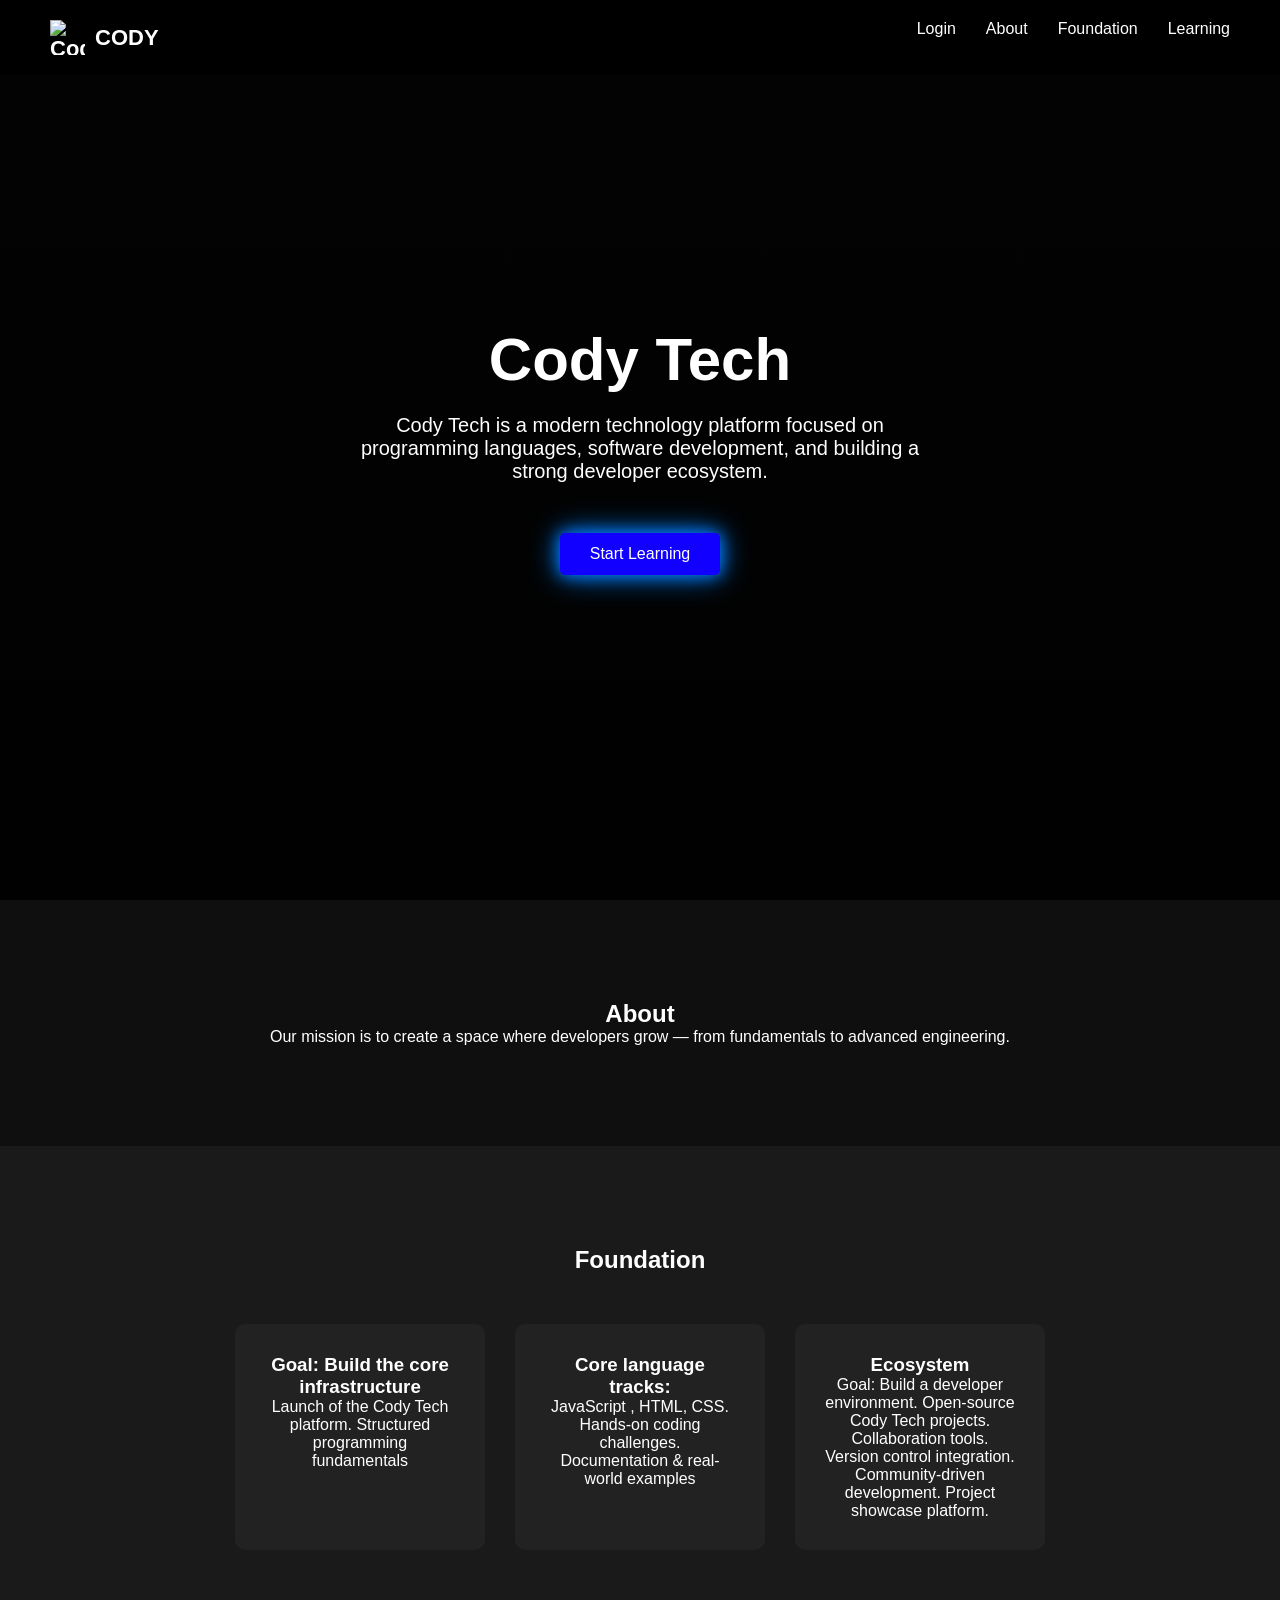
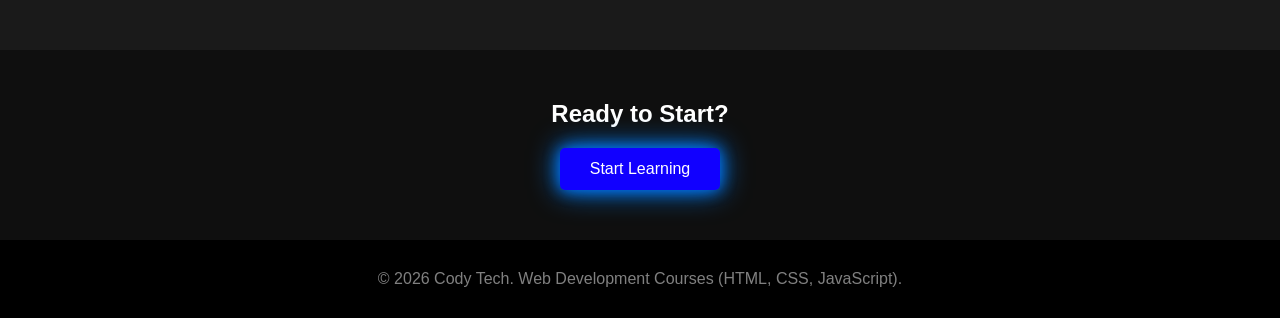
==== index.html @ cf852ef5 "Add files via upload" ====
<!DOCTYPE html>
<html lang="en">
<head>
    <meta charset="UTF-8">
    <title>Cody tech</title>
    <meta name="viewport" content="width=device-width, initial-scale=1.0">
    <link rel="stylesheet" href="style.css">
</head>
<body>

<nav class="navbar">
    <div class="logo">
    <img src="C:\Users\Студент\Downloads\imagezzzzs-removebg-preview.png" alt="Cody tech" class="logo-img">
    CODY
</div>
    <ul>
        <li><a href="login.html">Login</a></li>
        <li><a href="#about">About</a></li>
        <li><a href="#features">Foundation</a></li>
        <li><a href="#learning">Learning</a></li>
    </ul>
</nav>

<section class="hero">
    <h1>Cody Tech</h1>
    <p>Cody Tech is a modern technology platform focused on programming languages, software development, and building a strong developer ecosystem.</p>
    <div class="buttons">
       <button type="button" class="btn neon" onclick="window.location.href='download.html'">
    Start Learning
</button>
        
    </div>
</section>
</section>

<section id="about" class="section">
    <h2>About</h2>
    <p>
        Our mission is to create a space where developers grow — from fundamentals to advanced engineering.
    </p>
</section>

<section id="features" class="section dark">
    <h2>Foundation</h2>
    <div class="grid">
        <div class="card">
            <h3>Goal: Build the core infrastructure</h3>
            <p>Launch of the Cody Tech platform. Structured programming fundamentals</p>
        </div>
        <div class="card">
            <h3>Core language tracks:</h3>
            <p>JavaScript , HTML, CSS. Hands-on coding challenges. Documentation & real-world examples</p>
        </div>
        <div class="card">
            <h3>Ecosystem</h3>
            <p>Goal: Build a developer environment. Open-source Cody Tech projects. Collaboration tools. Version control integration. Community-driven development. Project showcase platform.</p>
        </div>
    </div>
</section>

<section id="download" class="section1">
        <h2>Ready to Start?</h2>
       <button type="button" class="btn neon" onclick="window.location.href='download.html'">
    Start Learning
</section>
<footer>
    © 2026 Cody Tech. Web Development Courses (HTML, CSS, JavaScript).
</footer>

<script src="script.js"></script>
</body>
</html>
---- style.css ----
* {
    margin: 0;
    padding: 0;
    box-sizing: border-box;
    font-family: Arial, sans-serif;
    scroll-behavior: smooth;
}

body {
    background: #0f0f0f;
    color: white;
}

.logo {
    display: flex;
    align-items: center;
    gap: 10px;
    font-size: 22px;
    font-weight: bold;
}

.logo-img {
    width: 35px;
    height: 35px;
    object-fit: contain;
}


/* BUTTONS */
.btn {
    padding: 15px 35px;
    border: none;
    cursor: pointer;
    margin-top: 25px;
    border-radius: 30px;
    font-size: 16px;
    position: relative;
    z-index: 5;
    transition: transform 0.2s, box-shadow 0.2s;
}
.btn:active {
    transform: scale(0.95);
}
.neon {
    background: #1100ff;
    color: white;
    box-shadow: 0 0 15px #0077ff, 0 0 30px #0084ff;
}
.neon:hover {
    transform: scale(1.1);
    box-shadow: 0 0 30px #0011ff, 0 0 60px #0011ff;
}
.large {
    font-size: 18px;
}


/* NAVBAR */

.navbar {
    position: fixed;
    width: 100%;
    display: flex;
    justify-content: space-between;
    padding: 20px 50px;
    background: rgba(0,0,0,0.8);
    backdrop-filter: blur(10px);
    z-index: 1000;
}

.navbar ul {
    list-style: none;
    display: flex;
    gap: 30px;
}

.navbar a {
    text-decoration: none;
    color: white;
    transition: 0.3s;
}

.navbar a:hover {
    color: crimson;
}

.logo {
    font-weight: bold;
    font-size: 22px;
}

/* HERO */

.hero {
    height: 100vh;
    display: flex;
    flex-direction: column;
    justify-content: center;
    align-items: center;
    text-align: center;

    background: linear-gradient(to bottom, #000000cc, #000000ee),
                url("https://algorithmman.com/wp-content/uploads/2024/04/programming-languages.png") center/cover no-repeat;
}

.hero h1 {
    font-size: 60px;
    margin-bottom: 20px;
}

.hero p {
    font-size: 20px;
    margin-bottom: 30px;
    max-width: 600px;
}

.buttons {
    display: flex;
    gap: 20px;
}

/* BUTTONS */

.btn {
    padding: 12px 30px;
    border-radius: 5px;
    text-decoration: none;
    transition: 0.3s;
}

.primary {
    background: crimson;
    color: white;
}

.primary:hover {
    background: darkred;
}

.secondary {
    border: 1px solid white;
    color: white;
}

.secondary:hover {
    background: white;
    color: black;
}

.big {
    padding: 15px 40px;
    font-size: 18px;
}

/* SECTIONS */

.section {
    padding: 100px 50px;
    text-align: center;
}

.section.dark {
    background: #1a1a1a;
}

.grid {
    margin-top: 50px;
    display: flex;
    justify-content: center;
    gap: 30px;
    flex-wrap: wrap;
}

.card {
    background: #222;
    padding: 30px;
    width: 250px;
    border-radius: 10px;
    transition: 0.3s;
}

.card:hover {
    transform: translateY(-10px);
    background: #2b2b2b;
}

footer {
    padding: 30px;
    text-align: center;
    background: black;
    color: gray;
}
.btn {
    padding: 12px 30px;
    border-radius: 5px;
    text-decoration: none;
    transition: 0.3s;
    display: block;
    margin-top: 20px;
}

.primary {
    background: crimson;
    color: white;
}

.primary:hover {
    background: darkred;
}

.secondary {
    border: 1px solid white;
    color: white;
}

.secondary:hover {
    background: white;
    color: black;
}

.big {
    padding: 15px 40px;
    font-size: 18px;
}
.section1{
    display: flex;
    flex-direction: column;
    justify-content: center;
    align-items: center;
    padding: 50px;
}
.section2 {
    padding: 50px 50px;
    text-align: left;
}

.section.dark2 {
    background: #1a1a1a;
}

.grid2 {
    margin-top: 50px;
    display: flex;
    justify-content: left;
    gap: 30px;
    flex-wrap: wrap;
}

.card2 {
    background: #222;
    padding: 30px;
    width: 250px;
    border-radius: 10px;
    transition: 0.3s;
}
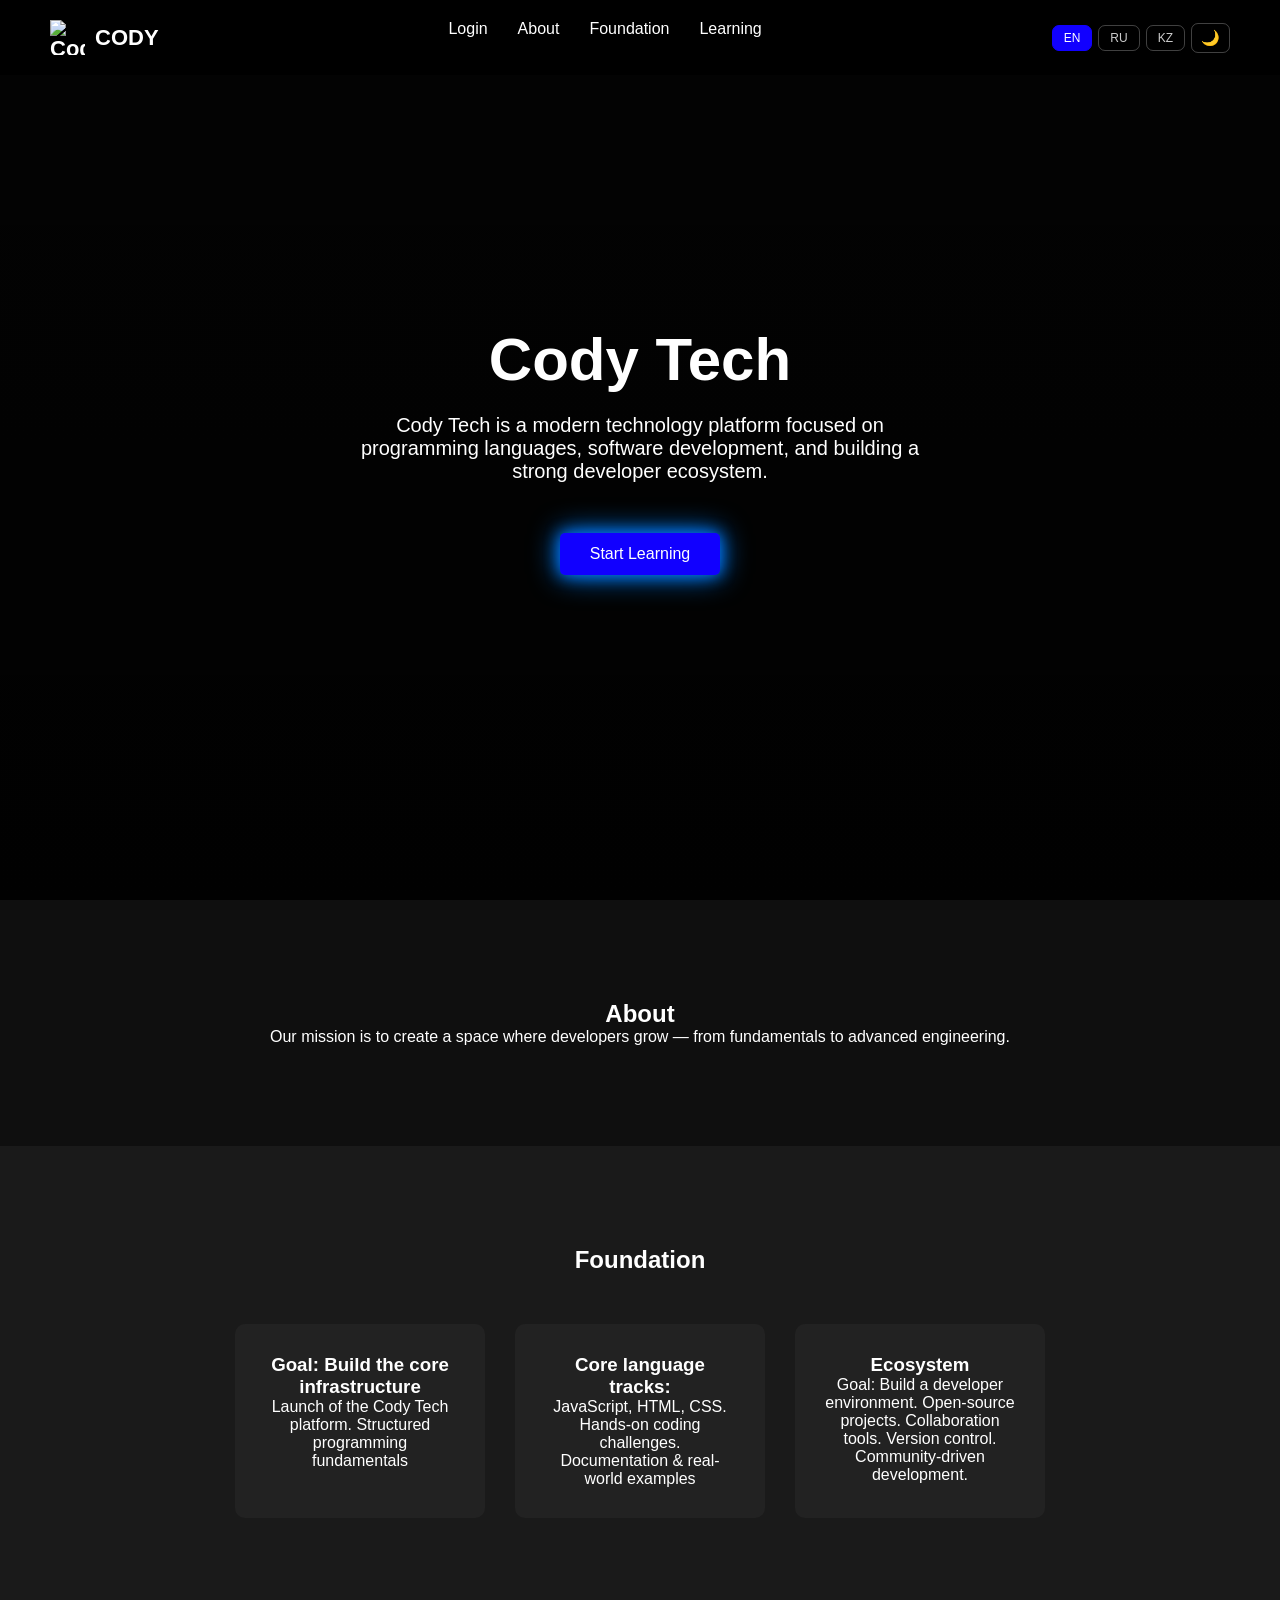
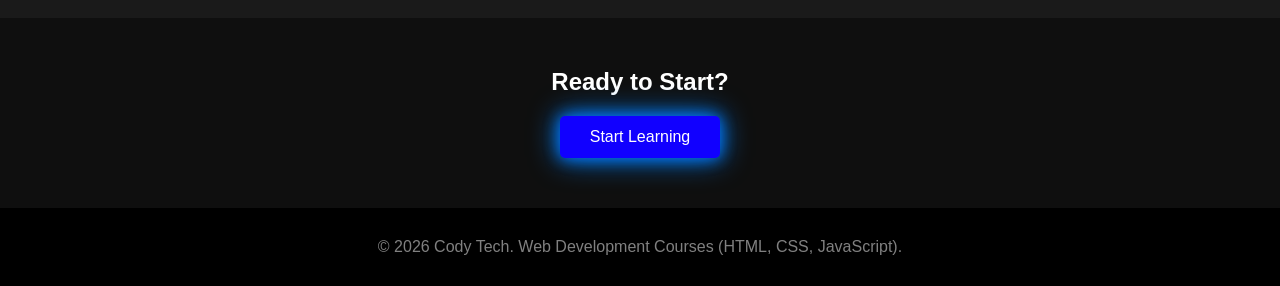
==== commit 83d99ea0: "Update index.html" ====
--- a/index.html
+++ b/index.html
@@ -5,67 +5,203 @@
     <title>Cody tech</title>
     <meta name="viewport" content="width=device-width, initial-scale=1.0">
     <link rel="stylesheet" href="style.css">
+    <style>
+        /* LIGHT THEME */
+        body.light { background:#f4f4f4; color:#111; }
+        body.light .navbar { background:rgba(255,255,255,0.95); }
+        body.light .navbar a { color:#111; }
+        body.light .navbar a:hover { color:#1100ff; }
+        body.light .section { color:#111; }
+        body.light .section.dark { background:#e0e0e0; color:#111; }
+        body.light .card { background:#d8d8d8; color:#111; }
+        body.light .section1 { color:#111; }
+        body.light footer { background:#ddd; color:#555; }
+        body.light .hero {
+            background: linear-gradient(to bottom, #ffffffcc, #f0f0f0ee),
+                        url("https://algorithmman.com/wp-content/uploads/2024/04/programming-languages.png") center/cover no-repeat;
+            color:#111;
+        }
+        body.light .hero h1 { color:#111; }
+        body.light .hero p { color:#333; }
+
+        /* LANG / THEME CONTROLS */
+        .nav-controls {
+            display: flex;
+            align-items: center;
+            gap: 6px;
+        }
+        .ctrl-btn {
+            padding: 5px 11px;
+            border-radius: 7px;
+            border: 1px solid rgba(255,255,255,0.25);
+            background: transparent;
+            color: #ccc;
+            cursor: pointer;
+            font-size: 12px;
+            transition: all 0.2s;
+        }
+        .ctrl-btn:hover, .ctrl-btn.active {
+            background: #1100ff;
+            border-color: #1100ff;
+            color: #fff;
+        }
+        body.light .ctrl-btn { border-color:#bbb; color:#555; }
+        body.light .ctrl-btn:hover, body.light .ctrl-btn.active {
+            background:#1100ff; border-color:#1100ff; color:#fff;
+        }
+        .theme-btn {
+            padding: 5px 9px;
+            border-radius: 7px;
+            border: 1px solid rgba(255,255,255,0.25);
+            background: transparent;
+            cursor: pointer;
+            font-size: 15px;
+            transition: border-color 0.2s;
+        }
+        body.light .theme-btn { border-color:#bbb; }
+    </style>
 </head>
 <body>
 
 <nav class="navbar">
     <div class="logo">
-    <img src="C:\Users\Студент\Downloads\imagezzzzs-removebg-preview.png" alt="Cody tech" class="logo-img">
-    CODY
-</div>
+        <img src="C:\Users\Студент\Downloads\imagezzzzs-removebg-preview.png" alt="Cody tech" class="logo-img">
+        CODY
+    </div>
     <ul>
-        <li><a href="login.html">Login</a></li>
-        <li><a href="#about">About</a></li>
-        <li><a href="#features">Foundation</a></li>
-        <li><a href="#learning">Learning</a></li>
+        <li><a href="login.html" data-i="nav_login">Login</a></li>
+        <li><a href="#about" data-i="nav_about">About</a></li>
+        <li><a href="#features" data-i="nav_foundation">Foundation</a></li>
+        <li><a href="#learning" data-i="nav_learning">Learning</a></li>
     </ul>
+    <div class="nav-controls">
+        <button class="ctrl-btn active" onclick="setLang('en',this)">EN</button>
+        <button class="ctrl-btn" onclick="setLang('ru',this)">RU</button>
+        <button class="ctrl-btn" onclick="setLang('kz',this)">KZ</button>
+        <button class="theme-btn" id="themeBtn" onclick="toggleTheme()">🌙</button>
+    </div>
 </nav>
 
 <section class="hero">
-    <h1>Cody Tech</h1>
-    <p>Cody Tech is a modern technology platform focused on programming languages, software development, and building a strong developer ecosystem.</p>
+    <h1 data-i="hero_title">Cody Tech</h1>
+    <p data-i="hero_desc">Cody Tech is a modern technology platform focused on programming languages, software development, and building a strong developer ecosystem.</p>
     <div class="buttons">
-       <button type="button" class="btn neon" onclick="window.location.href='download.html'">
-    Start Learning
-</button>
-        
-    </div>
-</section>
+        <button type="button" class="btn neon" onclick="window.location.href='download.html'" data-i="btn_start">
+            Start Learning
+        </button>
+    </div>
 </section>
 
 <section id="about" class="section">
-    <h2>About</h2>
-    <p>
-        Our mission is to create a space where developers grow — from fundamentals to advanced engineering.
-    </p>
+    <h2 data-i="about_title">About</h2>
+    <p data-i="about_desc">Our mission is to create a space where developers grow — from fundamentals to advanced engineering.</p>
 </section>
 
 <section id="features" class="section dark">
-    <h2>Foundation</h2>
+    <h2 data-i="found_title">Foundation</h2>
     <div class="grid">
         <div class="card">
-            <h3>Goal: Build the core infrastructure</h3>
-            <p>Launch of the Cody Tech platform. Structured programming fundamentals</p>
+            <h3 data-i="card1_title">Goal: Build the core infrastructure</h3>
+            <p data-i="card1_desc">Launch of the Cody Tech platform. Structured programming fundamentals</p>
         </div>
         <div class="card">
-            <h3>Core language tracks:</h3>
-            <p>JavaScript , HTML, CSS. Hands-on coding challenges. Documentation & real-world examples</p>
+            <h3 data-i="card2_title">Core language tracks:</h3>
+            <p data-i="card2_desc">JavaScript, HTML, CSS. Hands-on coding challenges. Documentation & real-world examples</p>
         </div>
         <div class="card">
-            <h3>Ecosystem</h3>
-            <p>Goal: Build a developer environment. Open-source Cody Tech projects. Collaboration tools. Version control integration. Community-driven development. Project showcase platform.</p>
+            <h3 data-i="card3_title">Ecosystem</h3>
+            <p data-i="card3_desc">Goal: Build a developer environment. Open-source projects. Collaboration tools. Version control. Community-driven development.</p>
         </div>
     </div>
 </section>
 
 <section id="download" class="section1">
-        <h2>Ready to Start?</h2>
-       <button type="button" class="btn neon" onclick="window.location.href='download.html'">
-    Start Learning
-</section>
+    <h2 data-i="ready_title">Ready to Start?</h2>
+    <button type="button" class="btn neon" onclick="window.location.href='download.html'" data-i="btn_start">
+        Start Learning
+    </button>
+</section>
+
 <footer>
-    © 2026 Cody Tech. Web Development Courses (HTML, CSS, JavaScript).
+    © 2026 Cody Tech. <span data-i="footer_txt">Web Development Courses (HTML, CSS, JavaScript).</span>
 </footer>
+
+<script>
+// ---- TRANSLATIONS ----
+const T = {
+    en: {
+        nav_login:"Login", nav_about:"About", nav_foundation:"Foundation", nav_learning:"Learning",
+        hero_title:"Cody Tech",
+        hero_desc:"Cody Tech is a modern technology platform focused on programming languages, software development, and building a strong developer ecosystem.",
+        btn_start:"Start Learning",
+        about_title:"About",
+        about_desc:"Our mission is to create a space where developers grow — from fundamentals to advanced engineering.",
+        found_title:"Foundation",
+        card1_title:"Goal: Build the core infrastructure",
+        card1_desc:"Launch of the Cody Tech platform. Structured programming fundamentals",
+        card2_title:"Core language tracks:",
+        card2_desc:"JavaScript, HTML, CSS. Hands-on coding challenges. Documentation & real-world examples",
+        card3_title:"Ecosystem",
+        card3_desc:"Goal: Build a developer environment. Open-source projects. Collaboration tools. Version control. Community-driven development.",
+        ready_title:"Ready to Start?",
+        footer_txt:"Web Development Courses (HTML, CSS, JavaScript).",
+    },
+    ru: {
+        nav_login:"Войти", nav_about:"О нас", nav_foundation:"Основы", nav_learning:"Обучение",
+        hero_title:"Cody Tech",
+        hero_desc:"Cody Tech — современная технологическая платформа, ориентированная на языки программирования, разработку ПО и создание сильной экосистемы разработчиков.",
+        btn_start:"Начать обучение",
+        about_title:"О нас",
+        about_desc:"Наша миссия — создать пространство, где разработчики растут от основ до продвинутой инженерии.",
+        found_title:"Основы",
+        card1_title:"Цель: создать базовую инфраструктуру",
+        card1_desc:"Запуск платформы Cody Tech. Структурированные основы программирования",
+        card2_title:"Основные языковые треки:",
+        card2_desc:"JavaScript, HTML, CSS. Практические задачи. Документация и реальные примеры",
+        card3_title:"Экосистема",
+        card3_desc:"Цель: создать среду разработки. Open-source проекты. Инструменты совместной работы. Контроль версий. Разработка сообществом.",
+        ready_title:"Готовы начать?",
+        footer_txt:"Курсы веб-разработки (HTML, CSS, JavaScript).",
+    },
+    kz: {
+        nav_login:"Кіру", nav_about:"Біз туралы", nav_foundation:"Негіздер", nav_learning:"Оқыту",
+        hero_title:"Cody Tech",
+        hero_desc:"Cody Tech — бағдарламалау тілдеріне, бағдарламалық жасақтамаға және әзірлеушілер экожүйесін дамытуға бағытталған заманауи технологиялық платформа.",
+        btn_start:"Оқуды бастау",
+        about_title:"Біз туралы",
+        about_desc:"Біздің миссиямыз — әзірлеушілер негіздерден жоғары деңгейлі инженерияға дейін өсетін кеңістік жасау.",
+        found_title:"Негіздер",
+        card1_title:"Мақсат: негізгі инфрақұрылымды құру",
+        card1_desc:"Cody Tech платформасын іске қосу. Бағдарламалаудың құрылымдалған негіздері",
+        card2_title:"Негізгі тіл бағыттары:",
+        card2_desc:"JavaScript, HTML, CSS. Практикалық тапсырмалар. Құжаттама және нақты мысалдар",
+        card3_title:"Экожүйе",
+        card3_desc:"Мақсат: әзірлеу ортасын құру. Ашық бастапқы жобалар. Ынтымақтастық құралдары. Нұсқаларды бақылау.",
+        ready_title:"Бастауға дайынсыз ба?",
+        footer_txt:"Веб-әзірлеу курстары (HTML, CSS, JavaScript).",
+    }
+};
+
+let lang = 'en';
+
+function setLang(l, btn) {
+    lang = l;
+    document.querySelectorAll('.ctrl-btn').forEach(b => b.classList.remove('active'));
+    btn.classList.add('active');
+    const t = T[l];
+    document.querySelectorAll('[data-i]').forEach(el => {
+        const k = el.getAttribute('data-i');
+        if (t[k] !== undefined) el.textContent = t[k];
+    });
+}
+
+let dark = true;
+function toggleTheme() {
+    dark = !dark;
+    document.body.classList.toggle('light', !dark);
+    document.getElementById('themeBtn').textContent = dark ? '🌙' : '☀️';
+}
+</script>
 
 <script src="script.js"></script>
 </body>
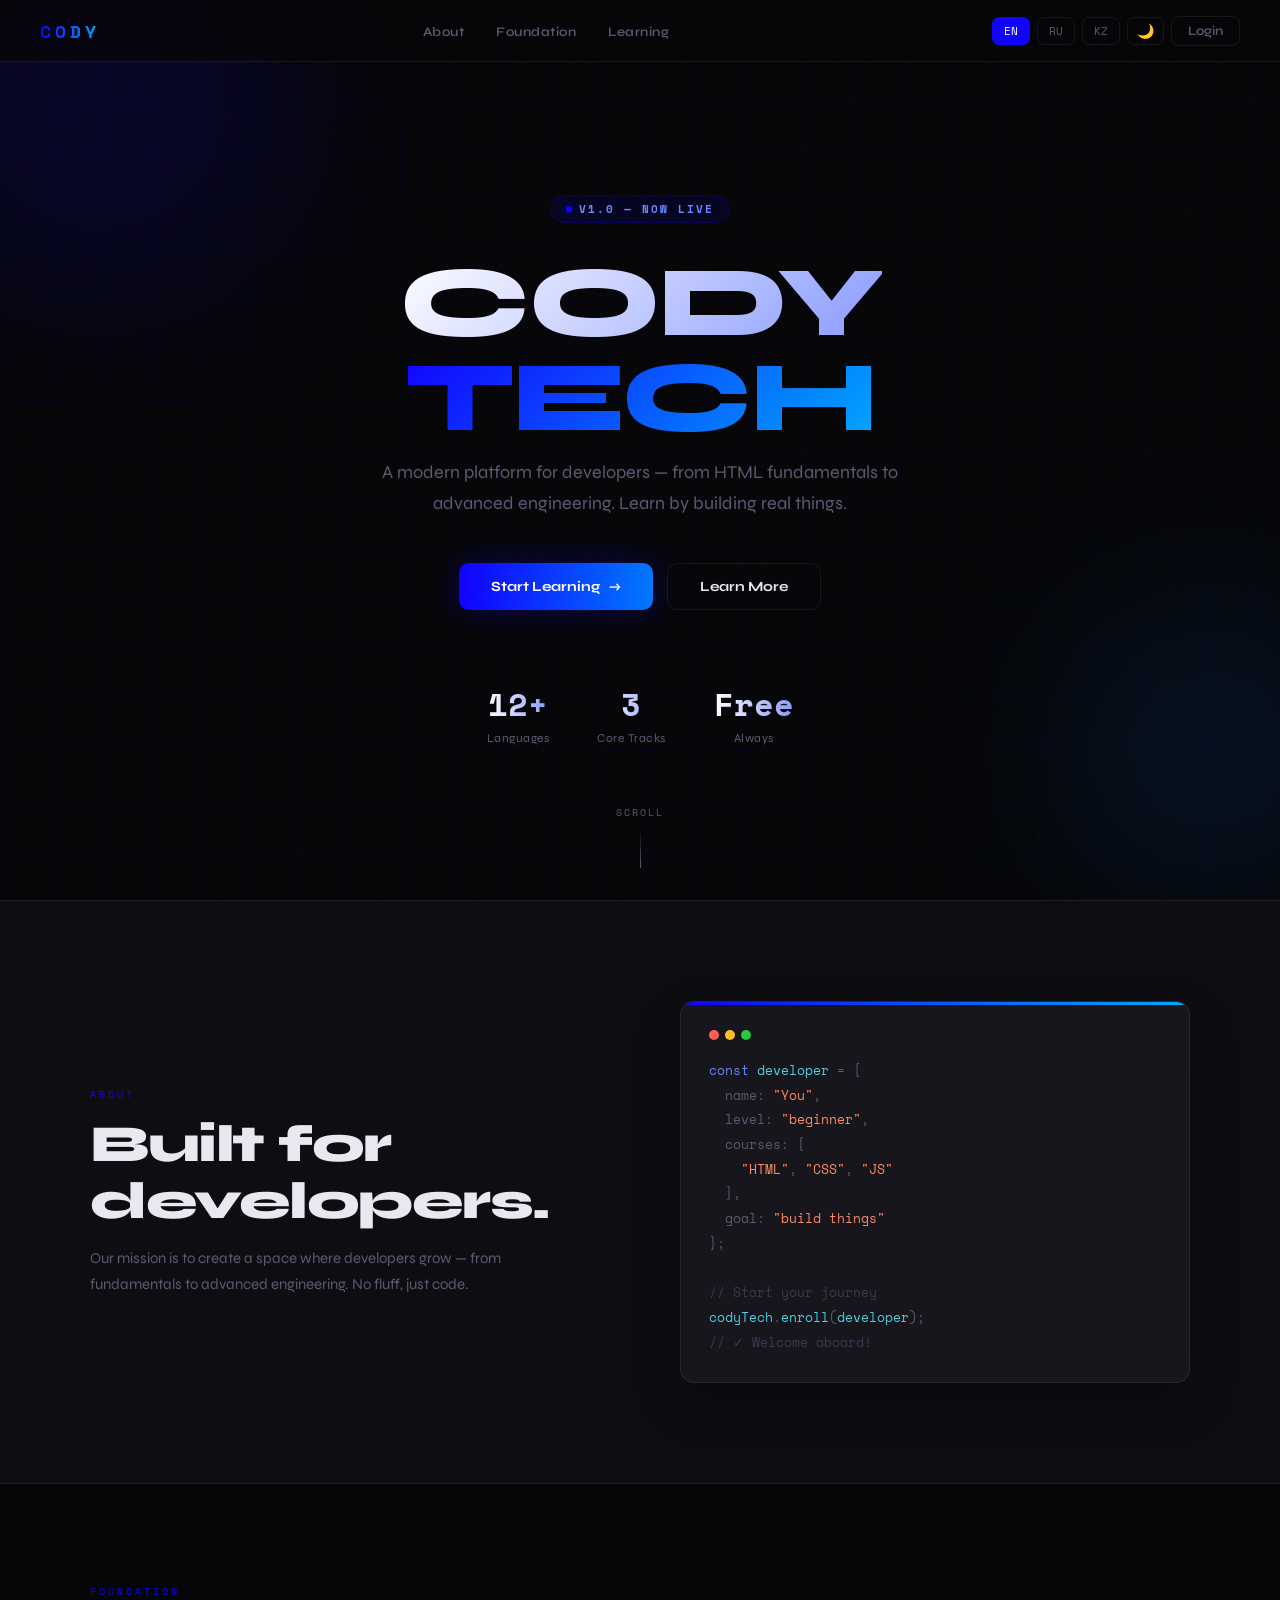
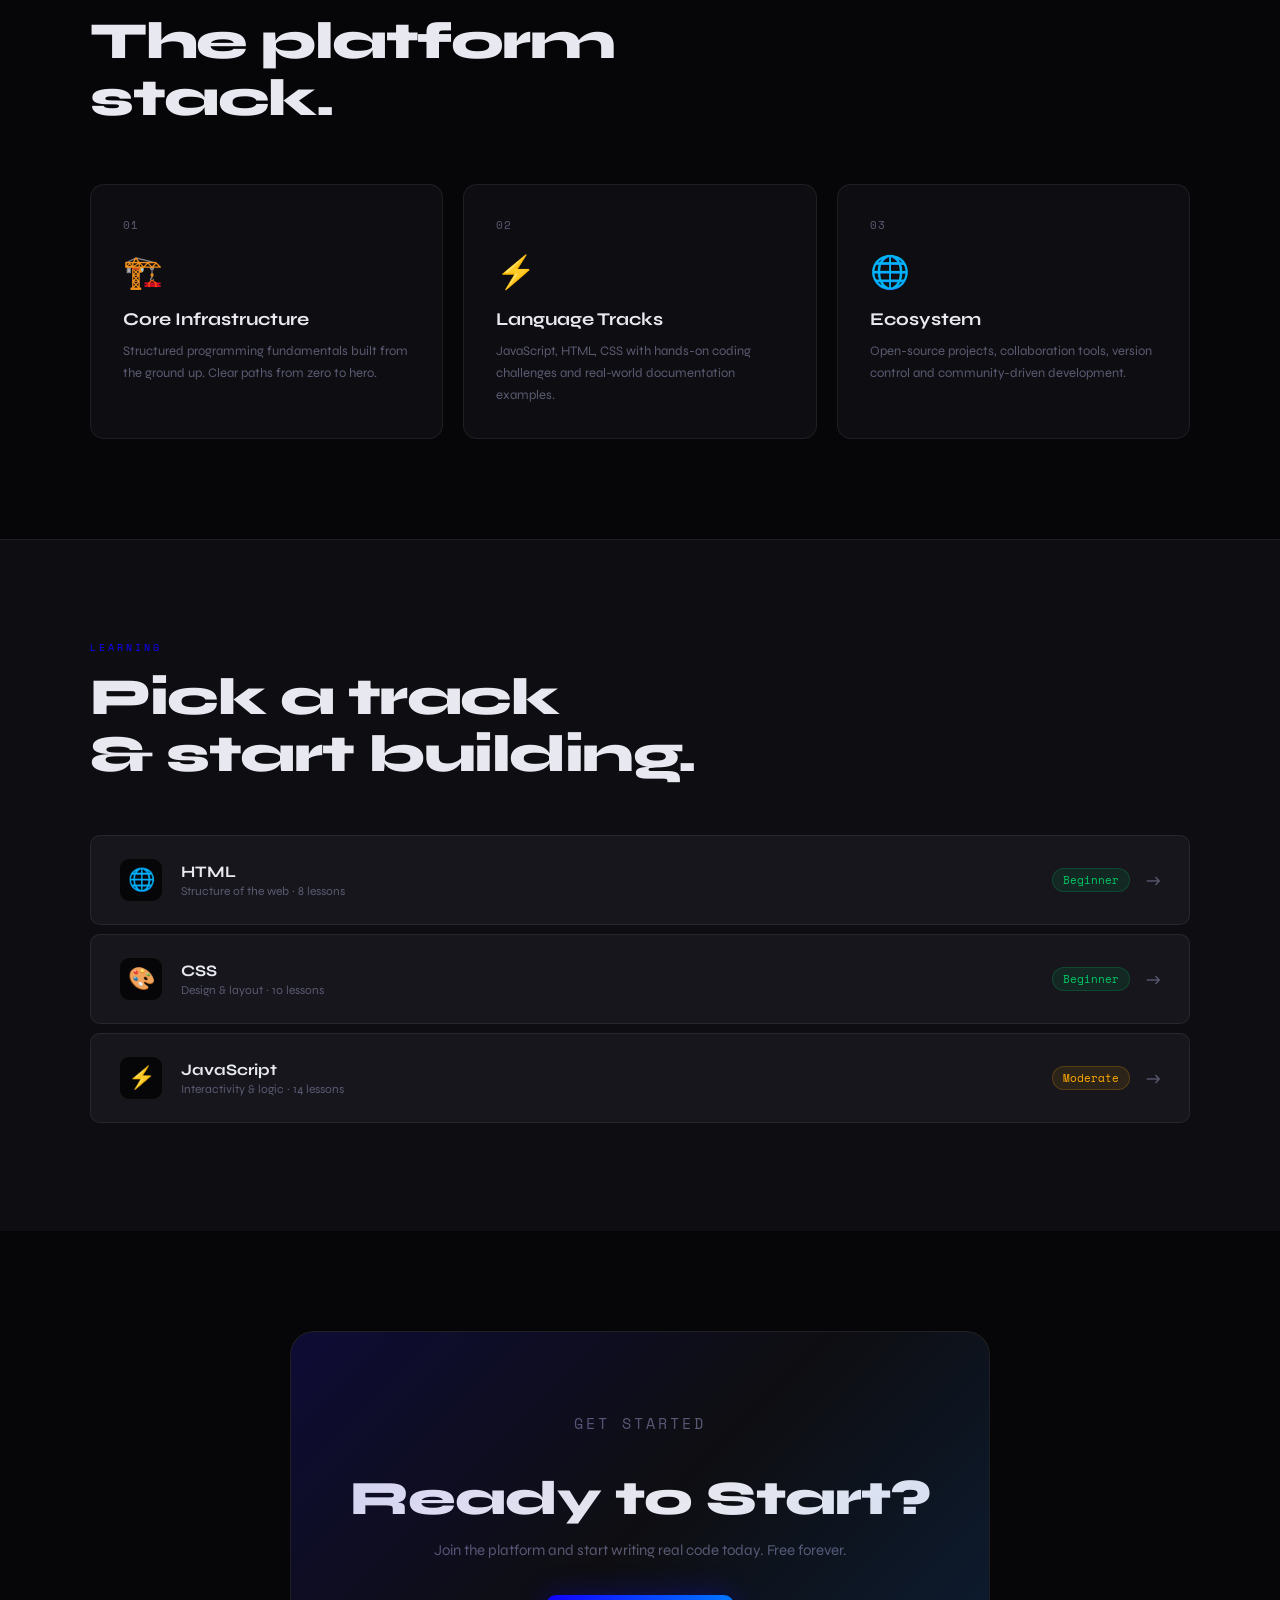
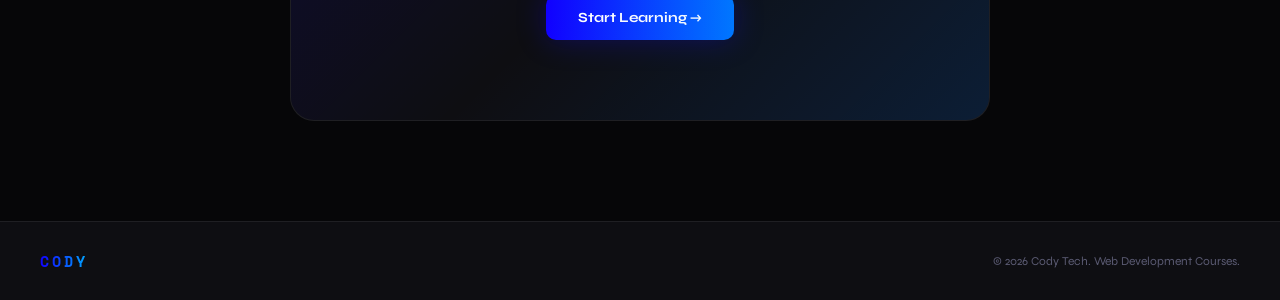
==== commit 3993e183: "Add files via upload" ====
--- a/index.html
+++ b/index.html
@@ -1,208 +1,875 @@
-<!DOCTYPE html>
-<html lang="en">
-<head>
-    <meta charset="UTF-8">
-    <title>Cody tech</title>
-    <meta name="viewport" content="width=device-width, initial-scale=1.0">
-    <link rel="stylesheet" href="style.css">
-    <style>
-        /* LIGHT THEME */
-        body.light { background:#f4f4f4; color:#111; }
-        body.light .navbar { background:rgba(255,255,255,0.95); }
-        body.light .navbar a { color:#111; }
-        body.light .navbar a:hover { color:#1100ff; }
-        body.light .section { color:#111; }
-        body.light .section.dark { background:#e0e0e0; color:#111; }
-        body.light .card { background:#d8d8d8; color:#111; }
-        body.light .section1 { color:#111; }
-        body.light footer { background:#ddd; color:#555; }
-        body.light .hero {
-            background: linear-gradient(to bottom, #ffffffcc, #f0f0f0ee),
-                        url("https://algorithmman.com/wp-content/uploads/2024/04/programming-languages.png") center/cover no-repeat;
-            color:#111;
-        }
-        body.light .hero h1 { color:#111; }
-        body.light .hero p { color:#333; }
-
-        /* LANG / THEME CONTROLS */
-        .nav-controls {
-            display: flex;
-            align-items: center;
-            gap: 6px;
-        }
-        .ctrl-btn {
-            padding: 5px 11px;
-            border-radius: 7px;
-            border: 1px solid rgba(255,255,255,0.25);
-            background: transparent;
-            color: #ccc;
-            cursor: pointer;
-            font-size: 12px;
-            transition: all 0.2s;
-        }
-        .ctrl-btn:hover, .ctrl-btn.active {
-            background: #1100ff;
-            border-color: #1100ff;
-            color: #fff;
-        }
-        body.light .ctrl-btn { border-color:#bbb; color:#555; }
-        body.light .ctrl-btn:hover, body.light .ctrl-btn.active {
-            background:#1100ff; border-color:#1100ff; color:#fff;
-        }
-        .theme-btn {
-            padding: 5px 9px;
-            border-radius: 7px;
-            border: 1px solid rgba(255,255,255,0.25);
-            background: transparent;
-            cursor: pointer;
-            font-size: 15px;
-            transition: border-color 0.2s;
-        }
-        body.light .theme-btn { border-color:#bbb; }
-    </style>
-</head>
-<body>
-
-<nav class="navbar">
-    <div class="logo">
-        <img src="C:\Users\Студент\Downloads\imagezzzzs-removebg-preview.png" alt="Cody tech" class="logo-img">
-        CODY
-    </div>
-    <ul>
-        <li><a href="login.html" data-i="nav_login">Login</a></li>
-        <li><a href="#about" data-i="nav_about">About</a></li>
-        <li><a href="#features" data-i="nav_foundation">Foundation</a></li>
-        <li><a href="#learning" data-i="nav_learning">Learning</a></li>
-    </ul>
-    <div class="nav-controls">
-        <button class="ctrl-btn active" onclick="setLang('en',this)">EN</button>
-        <button class="ctrl-btn" onclick="setLang('ru',this)">RU</button>
-        <button class="ctrl-btn" onclick="setLang('kz',this)">KZ</button>
-        <button class="theme-btn" id="themeBtn" onclick="toggleTheme()">🌙</button>
-    </div>
-</nav>
-
-<section class="hero">
-    <h1 data-i="hero_title">Cody Tech</h1>
-    <p data-i="hero_desc">Cody Tech is a modern technology platform focused on programming languages, software development, and building a strong developer ecosystem.</p>
-    <div class="buttons">
-        <button type="button" class="btn neon" onclick="window.location.href='download.html'" data-i="btn_start">
-            Start Learning
-        </button>
-    </div>
-</section>
-
-<section id="about" class="section">
-    <h2 data-i="about_title">About</h2>
-    <p data-i="about_desc">Our mission is to create a space where developers grow — from fundamentals to advanced engineering.</p>
-</section>
-
-<section id="features" class="section dark">
-    <h2 data-i="found_title">Foundation</h2>
-    <div class="grid">
-        <div class="card">
-            <h3 data-i="card1_title">Goal: Build the core infrastructure</h3>
-            <p data-i="card1_desc">Launch of the Cody Tech platform. Structured programming fundamentals</p>
-        </div>
-        <div class="card">
-            <h3 data-i="card2_title">Core language tracks:</h3>
-            <p data-i="card2_desc">JavaScript, HTML, CSS. Hands-on coding challenges. Documentation & real-world examples</p>
-        </div>
-        <div class="card">
-            <h3 data-i="card3_title">Ecosystem</h3>
-            <p data-i="card3_desc">Goal: Build a developer environment. Open-source projects. Collaboration tools. Version control. Community-driven development.</p>
-        </div>
-    </div>
-</section>
-
-<section id="download" class="section1">
-    <h2 data-i="ready_title">Ready to Start?</h2>
-    <button type="button" class="btn neon" onclick="window.location.href='download.html'" data-i="btn_start">
-        Start Learning
-    </button>
-</section>
-
-<footer>
-    © 2026 Cody Tech. <span data-i="footer_txt">Web Development Courses (HTML, CSS, JavaScript).</span>
-</footer>
-
-<script>
-// ---- TRANSLATIONS ----
-const T = {
-    en: {
-        nav_login:"Login", nav_about:"About", nav_foundation:"Foundation", nav_learning:"Learning",
-        hero_title:"Cody Tech",
-        hero_desc:"Cody Tech is a modern technology platform focused on programming languages, software development, and building a strong developer ecosystem.",
-        btn_start:"Start Learning",
-        about_title:"About",
-        about_desc:"Our mission is to create a space where developers grow — from fundamentals to advanced engineering.",
-        found_title:"Foundation",
-        card1_title:"Goal: Build the core infrastructure",
-        card1_desc:"Launch of the Cody Tech platform. Structured programming fundamentals",
-        card2_title:"Core language tracks:",
-        card2_desc:"JavaScript, HTML, CSS. Hands-on coding challenges. Documentation & real-world examples",
-        card3_title:"Ecosystem",
-        card3_desc:"Goal: Build a developer environment. Open-source projects. Collaboration tools. Version control. Community-driven development.",
-        ready_title:"Ready to Start?",
-        footer_txt:"Web Development Courses (HTML, CSS, JavaScript).",
-    },
-    ru: {
-        nav_login:"Войти", nav_about:"О нас", nav_foundation:"Основы", nav_learning:"Обучение",
-        hero_title:"Cody Tech",
-        hero_desc:"Cody Tech — современная технологическая платформа, ориентированная на языки программирования, разработку ПО и создание сильной экосистемы разработчиков.",
-        btn_start:"Начать обучение",
-        about_title:"О нас",
-        about_desc:"Наша миссия — создать пространство, где разработчики растут от основ до продвинутой инженерии.",
-        found_title:"Основы",
-        card1_title:"Цель: создать базовую инфраструктуру",
-        card1_desc:"Запуск платформы Cody Tech. Структурированные основы программирования",
-        card2_title:"Основные языковые треки:",
-        card2_desc:"JavaScript, HTML, CSS. Практические задачи. Документация и реальные примеры",
-        card3_title:"Экосистема",
-        card3_desc:"Цель: создать среду разработки. Open-source проекты. Инструменты совместной работы. Контроль версий. Разработка сообществом.",
-        ready_title:"Готовы начать?",
-        footer_txt:"Курсы веб-разработки (HTML, CSS, JavaScript).",
-    },
-    kz: {
-        nav_login:"Кіру", nav_about:"Біз туралы", nav_foundation:"Негіздер", nav_learning:"Оқыту",
-        hero_title:"Cody Tech",
-        hero_desc:"Cody Tech — бағдарламалау тілдеріне, бағдарламалық жасақтамаға және әзірлеушілер экожүйесін дамытуға бағытталған заманауи технологиялық платформа.",
-        btn_start:"Оқуды бастау",
-        about_title:"Біз туралы",
-        about_desc:"Біздің миссиямыз — әзірлеушілер негіздерден жоғары деңгейлі инженерияға дейін өсетін кеңістік жасау.",
-        found_title:"Негіздер",
-        card1_title:"Мақсат: негізгі инфрақұрылымды құру",
-        card1_desc:"Cody Tech платформасын іске қосу. Бағдарламалаудың құрылымдалған негіздері",
-        card2_title:"Негізгі тіл бағыттары:",
-        card2_desc:"JavaScript, HTML, CSS. Практикалық тапсырмалар. Құжаттама және нақты мысалдар",
-        card3_title:"Экожүйе",
-        card3_desc:"Мақсат: әзірлеу ортасын құру. Ашық бастапқы жобалар. Ынтымақтастық құралдары. Нұсқаларды бақылау.",
-        ready_title:"Бастауға дайынсыз ба?",
-        footer_txt:"Веб-әзірлеу курстары (HTML, CSS, JavaScript).",
-    }
-};
-
-let lang = 'en';
-
-function setLang(l, btn) {
-    lang = l;
-    document.querySelectorAll('.ctrl-btn').forEach(b => b.classList.remove('active'));
-    btn.classList.add('active');
-    const t = T[l];
-    document.querySelectorAll('[data-i]').forEach(el => {
-        const k = el.getAttribute('data-i');
-        if (t[k] !== undefined) el.textContent = t[k];
-    });
-}
-
-let dark = true;
-function toggleTheme() {
-    dark = !dark;
-    document.body.classList.toggle('light', !dark);
-    document.getElementById('themeBtn').textContent = dark ? '🌙' : '☀️';
-}
-</script>
-
-<script src="script.js"></script>
-</body>
-</html>
+<!DOCTYPE html>
+<html lang="en">
+<head>
+    <meta charset="UTF-8">
+    <title>Cody Tech</title>
+    <meta name="viewport" content="width=device-width, initial-scale=1.0">
+    <link rel="preconnect" href="https://fonts.googleapis.com">
+    <link href="https://fonts.googleapis.com/css2?family=Space+Mono:wght@400;700&family=Syne:wght@400;600;700;800&display=swap" rel="stylesheet">
+    <style>
+        :root {
+            --bg: #060608;
+            --surface: #0e0e12;
+            --surface2: #16161c;
+            --border: rgba(255,255,255,0.07);
+            --text: #e8e8f0;
+            --muted: #5a5a72;
+            --accent: #1100ff;
+            --accent2: #0077ff;
+            --glow: rgba(17,0,255,0.18);
+            --radius: 14px;
+        }
+        body.light {
+            --bg: #f0f0f5;
+            --surface: #ffffff;
+            --surface2: #e8e8f0;
+            --border: rgba(0,0,0,0.08);
+            --text: #0e0e16;
+            --muted: #888899;
+            --glow: rgba(17,0,255,0.08);
+        }
+
+        * { margin:0; padding:0; box-sizing:border-box; }
+        html { scroll-behavior: smooth; }
+
+        body {
+            background: var(--bg);
+            color: var(--text);
+            font-family: 'Syne', sans-serif;
+            transition: background 0.3s, color 0.3s;
+            overflow-x: hidden;
+        }
+
+        /* ─── NOISE OVERLAY ─── */
+        body::before {
+            content:'';
+            position:fixed; inset:0;
+            background-image: url("data:image/svg+xml,%3Csvg viewBox='0 0 256 256' xmlns='http://www.w3.org/2000/svg'%3E%3Cfilter id='noise'%3E%3CfeTurbulence type='fractalNoise' baseFrequency='0.9' numOctaves='4' stitchTiles='stitch'/%3E%3C/filter%3E%3Crect width='100%25' height='100%25' filter='url(%23noise)' opacity='0.035'/%3E%3C/svg%3E");
+            pointer-events:none; z-index:9999; opacity:0.4;
+        }
+
+        /* ─── NAVBAR ─── */
+        .navbar {
+            position: fixed; top:0; left:0; right:0; z-index:1000;
+            display: flex; align-items:center; justify-content:space-between;
+            padding: 0 40px;
+            height: 62px;
+            background: rgba(6,6,8,0.85);
+            backdrop-filter: blur(20px) saturate(180%);
+            border-bottom: 1px solid var(--border);
+            transition: background 0.3s;
+        }
+        body.light .navbar { background: rgba(240,240,245,0.9); }
+
+        .logo {
+            font-family: 'Space Mono', monospace;
+            font-size: 18px; font-weight:700;
+            letter-spacing: 4px;
+            background: linear-gradient(90deg, #1100ff, #00aaff);
+            -webkit-background-clip: text; -webkit-text-fill-color: transparent;
+            text-decoration:none;
+        }
+
+        .nav-links { display:flex; gap:32px; list-style:none; }
+        .nav-links a {
+            text-decoration:none; color: var(--muted);
+            font-size:13px; font-weight:600; letter-spacing:0.5px;
+            transition: color 0.2s;
+        }
+        .nav-links a:hover { color: var(--text); }
+
+        .nav-controls { display:flex; align-items:center; gap:7px; }
+        .ctrl-btn {
+            padding:5px 11px; border-radius:7px;
+            border:1px solid var(--border); background:transparent;
+            color: var(--muted); cursor:pointer; font-size:11px;
+            font-family: 'Space Mono', monospace;
+            transition:all 0.2s;
+        }
+        .ctrl-btn:hover, .ctrl-btn.active {
+            background:#1100ff; border-color:#1100ff; color:#fff;
+        }
+        .theme-btn {
+            padding:5px 9px; border-radius:7px;
+            border:1px solid var(--border); background:transparent;
+            cursor:pointer; font-size:14px; transition:border-color 0.2s;
+        }
+
+        /* Login link */
+        .login-link {
+            padding:6px 16px; border-radius:8px;
+            border:1px solid var(--border);
+            color: var(--muted); text-decoration:none;
+            font-size:13px; font-weight:600;
+            transition: all 0.2s;
+        }
+        .login-link:hover { border-color:#1100ff; color:#1100ff; }
+
+        /* Avatar */
+        .avatar-wrap { position:relative; }
+        .avatar-circle {
+            width:34px; height:34px; border-radius:50%;
+            background: linear-gradient(135deg,#1100ff,#0077ff);
+            display:flex; align-items:center; justify-content:center;
+            font-size:13px; font-weight:700; color:#fff;
+            cursor:pointer; user-select:none;
+            transition: box-shadow 0.2s, transform 0.2s;
+        }
+        .avatar-circle:hover { box-shadow:0 0 0 3px rgba(17,0,255,0.4); transform:scale(1.05); }
+        .avatar-dropdown {
+            display:none; position:absolute; top:46px; right:0;
+            width:195px; background: var(--surface);
+            border:1px solid var(--border); border-radius:12px;
+            padding:7px 0; box-shadow:0 12px 30px rgba(0,0,0,0.5); z-index:2000;
+        }
+        .avatar-dropdown.open { display:block; }
+        .drop-header { padding:11px 15px 9px; border-bottom:1px solid var(--border); margin-bottom:4px; }
+        .drop-username { font-size:13px; font-weight:700; }
+        .drop-role { font-size:11px; color: var(--muted); margin-top:2px; }
+        .drop-item {
+            display:flex; align-items:center; gap:9px;
+            padding:8px 15px; font-size:13px; color: var(--muted);
+            cursor:pointer; transition:background 0.15s; text-decoration:none;
+        }
+        .drop-item:hover { background: var(--border); color: var(--text); }
+        .drop-item.danger { color:#ff5555; }
+        .drop-item.danger:hover { background:rgba(255,50,50,0.08); }
+        .drop-divider { height:1px; background: var(--border); margin:4px 0; }
+
+        /* ─── HERO ─── */
+        .hero {
+            min-height: 100vh;
+            display: flex; flex-direction:column;
+            align-items:center; justify-content:center;
+            text-align: center;
+            padding: 120px 40px 80px;
+            position: relative;
+            overflow: hidden;
+        }
+
+        /* Animated grid background */
+        .hero::after {
+            content:'';
+            position:absolute; inset:0;
+            background-image:
+                linear-gradient(rgba(17,0,255,0.04) 1px, transparent 1px),
+                linear-gradient(90deg, rgba(17,0,255,0.04) 1px, transparent 1px);
+            background-size: 50px 50px;
+            animation: gridMove 20s linear infinite;
+            pointer-events:none;
+        }
+        body.light .hero::after {
+            background-image:
+                linear-gradient(rgba(17,0,255,0.06) 1px, transparent 1px),
+                linear-gradient(90deg, rgba(17,0,255,0.06) 1px, transparent 1px);
+        }
+        @keyframes gridMove {
+            0% { transform:translateY(0); }
+            100% { transform:translateY(50px); }
+        }
+
+        /* Glowing orbs */
+        .orb {
+            position:absolute; border-radius:50%;
+            filter: blur(80px); pointer-events:none;
+            animation: float 8s ease-in-out infinite;
+        }
+        .orb1 {
+            width:400px; height:400px;
+            background: rgba(17,0,255,0.12);
+            top:-100px; left:-100px;
+            animation-delay: 0s;
+        }
+        .orb2 {
+            width:300px; height:300px;
+            background: rgba(0,119,255,0.1);
+            bottom:0; right:-80px;
+            animation-delay: -4s;
+        }
+        body.light .orb1 { background: rgba(17,0,255,0.07); }
+        body.light .orb2 { background: rgba(0,119,255,0.06); }
+
+        @keyframes float {
+            0%,100% { transform:translateY(0) scale(1); }
+            50% { transform:translateY(-30px) scale(1.05); }
+        }
+
+        .hero-badge {
+            display:inline-flex; align-items:center; gap:7px;
+            padding:5px 14px; border-radius:30px;
+            background: rgba(17,0,255,0.1);
+            border:1px solid rgba(17,0,255,0.25);
+            font-size:11px; letter-spacing:2px; font-weight:700;
+            color:#6688ff; text-transform:uppercase;
+            margin-bottom:32px;
+            font-family: 'Space Mono', monospace;
+            animation: fadeUp 0.7s ease both;
+        }
+        .badge-dot {
+            width:6px; height:6px; border-radius:50%;
+            background:#1100ff;
+            box-shadow:0 0 8px #1100ff;
+            animation: pulse 2s ease infinite;
+        }
+        @keyframes pulse {
+            0%,100% { opacity:1; transform:scale(1); }
+            50% { opacity:0.5; transform:scale(0.8); }
+        }
+
+        .hero h1 {
+            font-size: clamp(52px, 8vw, 100px);
+            font-weight: 800;
+            line-height: 0.95;
+            letter-spacing: -3px;
+            margin-bottom: 12px;
+            position:relative; z-index:1;
+            animation: fadeUp 0.7s ease 0.1s both;
+        }
+        .hero h1 .word-cody {
+            display:block;
+            background: linear-gradient(135deg, #ffffff 0%, #8899ff 100%);
+            -webkit-background-clip:text; -webkit-text-fill-color:transparent;
+        }
+        body.light .hero h1 .word-cody {
+            background: linear-gradient(135deg, #0e0e16 0%, #1100ff 100%);
+            -webkit-background-clip:text; -webkit-text-fill-color:transparent;
+        }
+        .hero h1 .word-tech {
+            display:block;
+            background: linear-gradient(135deg, #1100ff 0%, #00aaff 100%);
+            -webkit-background-clip:text; -webkit-text-fill-color:transparent;
+        }
+
+        .hero-desc {
+            font-size: clamp(15px, 2vw, 18px);
+            color: var(--muted);
+            max-width: 560px;
+            line-height: 1.7;
+            margin-bottom: 44px;
+            font-weight:400;
+            position:relative; z-index:1;
+            animation: fadeUp 0.7s ease 0.2s both;
+        }
+
+        .hero-cta {
+            display: flex; gap:14px; flex-wrap:wrap; justify-content:center;
+            position:relative; z-index:1;
+            animation: fadeUp 0.7s ease 0.3s both;
+        }
+
+        .btn-primary {
+            display:inline-flex; align-items:center; gap:9px;
+            padding:14px 32px; border-radius:10px;
+            background: linear-gradient(90deg, #1100ff, #0077ff);
+            color:#fff; font-size:14px; font-weight:700;
+            text-decoration:none; border:none; cursor:pointer;
+            box-shadow: 0 0 30px rgba(17,0,255,0.3);
+            transition: transform 0.2s, box-shadow 0.2s;
+            font-family:'Syne', sans-serif;
+        }
+        .btn-primary:hover {
+            transform: translateY(-2px);
+            box-shadow: 0 0 50px rgba(17,0,255,0.5);
+        }
+        .btn-primary:active { transform:scale(0.97); }
+
+        .btn-secondary {
+            display:inline-flex; align-items:center; gap:9px;
+            padding:14px 32px; border-radius:10px;
+            background: transparent; color: var(--text);
+            font-size:14px; font-weight:700;
+            border:1px solid var(--border); cursor:pointer;
+            text-decoration:none;
+            transition: border-color 0.2s, background 0.2s;
+            font-family:'Syne', sans-serif;
+        }
+        .btn-secondary:hover { border-color: rgba(17,0,255,0.5); background: rgba(17,0,255,0.05); }
+
+        /* Stats strip */
+        .hero-stats {
+            display:flex; gap:48px; margin-top:70px;
+            position:relative; z-index:1;
+            animation: fadeUp 0.7s ease 0.4s both;
+        }
+        .stat-item { text-align:center; }
+        .stat-num {
+            font-size:32px; font-weight:800;
+            background:linear-gradient(90deg, #fff, #8899ff);
+            -webkit-background-clip:text; -webkit-text-fill-color:transparent;
+            font-family:'Space Mono', monospace;
+        }
+        body.light .stat-num {
+            background:linear-gradient(90deg,#0e0e16,#1100ff);
+            -webkit-background-clip:text; -webkit-text-fill-color:transparent;
+        }
+        .stat-label { font-size:12px; color:var(--muted); margin-top:3px; letter-spacing:0.5px; }
+
+        /* Scroll indicator */
+        .scroll-hint {
+            position:absolute; bottom:32px; left:50%; transform:translateX(-50%);
+            display:flex; flex-direction:column; align-items:center; gap:8px;
+            color:var(--muted); font-size:10px; letter-spacing:2px;
+            font-family:'Space Mono', monospace;
+            animation: fadeIn 1s ease 1s both;
+        }
+        .scroll-line {
+            width:1px; height:40px;
+            background:linear-gradient(to bottom, transparent, var(--muted));
+            animation: lineGrow 2s ease-in-out infinite;
+        }
+        @keyframes lineGrow {
+            0% { transform:scaleY(0); transform-origin:top; }
+            50% { transform:scaleY(1); transform-origin:top; }
+            51% { transform:scaleY(1); transform-origin:bottom; }
+            100% { transform:scaleY(0); transform-origin:bottom; }
+        }
+
+        /* ─── SECTIONS ─── */
+        section { padding:100px 40px; }
+
+        .section-label {
+            font-family: 'Space Mono', monospace;
+            font-size:10px; letter-spacing:3px; color:#1100ff;
+            text-transform:uppercase; margin-bottom:14px;
+        }
+        .section-title {
+            font-size:clamp(32px,5vw,52px); font-weight:800;
+            line-height:1.1; letter-spacing:-1.5px;
+            margin-bottom:16px;
+        }
+        .section-sub {
+            font-size:15px; color:var(--muted); max-width:500px; line-height:1.7;
+        }
+
+        /* ─── ABOUT ─── */
+        #about {
+            background: var(--surface);
+            border-top:1px solid var(--border);
+            border-bottom:1px solid var(--border);
+        }
+        .about-inner {
+            max-width:1100px; margin:0 auto;
+            display:grid; grid-template-columns:1fr 1fr; gap:80px; align-items:center;
+        }
+        .about-visual {
+            position:relative; display:flex; justify-content:center;
+        }
+        .about-code {
+            background: var(--surface2);
+            border:1px solid var(--border);
+            border-radius:var(--radius);
+            padding:28px;
+            font-family:'Space Mono', monospace;
+            font-size:13px; line-height:1.9;
+            color: var(--muted);
+            box-shadow:0 20px 50px rgba(0,0,0,0.3);
+            width:100%;
+            position:relative;
+            overflow:hidden;
+        }
+        .about-code::before {
+            content:'';
+            position:absolute; top:0; left:0; right:0; height:3px;
+            background:linear-gradient(90deg,#1100ff,#00aaff);
+        }
+        .code-bar {
+            display:flex; gap:6px; margin-bottom:18px;
+        }
+        .code-dot { width:10px; height:10px; border-radius:50%; }
+        .code-dot:nth-child(1) { background:#ff5f57; }
+        .code-dot:nth-child(2) { background:#febc2e; }
+        .code-dot:nth-child(3) { background:#28c840; }
+        .hl-key { color:#6688ff; }
+        .hl-str { color:#ff8a65; }
+        .hl-fn { color:#4dd0e1; }
+        .hl-num { color:#a5d6a7; }
+        .hl-comment { color:#3a3a50; }
+
+        /* ─── FEATURES/FOUNDATION ─── */
+        #features {
+            background: var(--bg);
+        }
+        .features-inner { max-width:1100px; margin:0 auto; }
+        .features-header { margin-bottom:56px; }
+
+        .cards-grid {
+            display:grid;
+            grid-template-columns:repeat(3,1fr);
+            gap:20px;
+        }
+        @media(max-width:768px){ .cards-grid{grid-template-columns:1fr;} .about-inner{grid-template-columns:1fr;} }
+
+        .feat-card {
+            background: var(--surface);
+            border:1px solid var(--border);
+            border-radius:var(--radius);
+            padding:32px;
+            position:relative; overflow:hidden;
+            transition:transform 0.3s, border-color 0.3s, box-shadow 0.3s;
+        }
+        .feat-card::before {
+            content:'';
+            position:absolute; top:0; left:0; right:0; height:2px;
+            background:linear-gradient(90deg,#1100ff,#00aaff);
+            transform:scaleX(0); transform-origin:left;
+            transition:transform 0.3s;
+        }
+        .feat-card:hover { transform:translateY(-6px); border-color:rgba(17,0,255,0.25); box-shadow:0 20px 40px var(--glow); }
+        .feat-card:hover::before { transform:scaleX(1); }
+
+        .feat-num {
+            font-family:'Space Mono', monospace;
+            font-size:11px; color:var(--muted); letter-spacing:1px;
+            margin-bottom:20px;
+        }
+        .feat-icon {
+            font-size:32px; margin-bottom:16px; display:block;
+        }
+        .feat-title { font-size:18px; font-weight:700; margin-bottom:10px; }
+        .feat-desc { font-size:13px; color:var(--muted); line-height:1.7; }
+
+        /* ─── TRACKS ─── */
+        #learning {
+            background: var(--surface);
+            border-top:1px solid var(--border);
+        }
+        .tracks-inner { max-width:1100px; margin:0 auto; }
+        .tracks-header { margin-bottom:52px; }
+
+        .track-list { display:flex; flex-direction:column; gap:1px; }
+        .track-item {
+            display:flex; align-items:center; justify-content:space-between;
+            padding:22px 28px;
+            background:var(--surface2);
+            border-radius:10px;
+            margin-bottom:8px;
+            border:1px solid var(--border);
+            cursor:pointer;
+            text-decoration:none; color:inherit;
+            transition:background 0.2s, border-color 0.2s, transform 0.2s;
+        }
+        .track-item:hover { background:var(--surface); border-color:rgba(17,0,255,0.2); transform:translateX(6px); }
+
+        .track-left { display:flex; align-items:center; gap:18px; }
+        .track-icon {
+            width:44px; height:44px; border-radius:10px;
+            background:var(--bg); border:1px solid var(--border);
+            display:flex; align-items:center; justify-content:center;
+            font-size:22px; flex-shrink:0;
+        }
+        .track-name { font-size:16px; font-weight:700; margin-bottom:3px; }
+        .track-meta { font-size:12px; color:var(--muted); }
+        .track-right { display:flex; align-items:center; gap:16px; }
+        .track-level {
+            font-size:11px; padding:3px 10px; border-radius:20px;
+            font-family:'Space Mono', monospace;
+        }
+        .lv-beginner { background:rgba(0,200,100,0.1); color:#00c864; border:1px solid rgba(0,200,100,0.2); }
+        .lv-moderate { background:rgba(255,170,0,0.1); color:#ffaa00; border:1px solid rgba(255,170,0,0.2); }
+        .track-arrow { color:var(--muted); font-size:18px; transition:transform 0.2s; }
+        .track-item:hover .track-arrow { transform:translateX(4px); color:#1100ff; }
+
+        /* ─── CTA ─── */
+        #cta {
+            background:var(--bg);
+            text-align:center;
+        }
+        .cta-inner {
+            max-width:700px; margin:0 auto;
+            padding:80px 40px;
+            background:var(--surface);
+            border-radius:24px;
+            border:1px solid var(--border);
+            position:relative; overflow:hidden;
+        }
+        .cta-inner::before {
+            content:'';
+            position:absolute; inset:-1px;
+            border-radius:24px;
+            background:linear-gradient(135deg,rgba(17,0,255,0.15),transparent,rgba(0,119,255,0.15));
+            pointer-events:none;
+        }
+        .cta-inner h2 { font-size:clamp(30px,5vw,48px); font-weight:800; letter-spacing:-1px; margin-bottom:14px; }
+        .cta-inner p { font-size:15px; color:var(--muted); margin-bottom:36px; }
+
+        /* ─── FOOTER ─── */
+        footer {
+            padding:28px 40px;
+            background:var(--surface);
+            border-top:1px solid var(--border);
+            display:flex; align-items:center; justify-content:space-between;
+        }
+        .footer-logo {
+            font-family:'Space Mono', monospace;
+            font-size:15px; font-weight:700; letter-spacing:3px;
+            background:linear-gradient(90deg,#1100ff,#00aaff);
+            -webkit-background-clip:text; -webkit-text-fill-color:transparent;
+        }
+        .footer-copy { font-size:12px; color:var(--muted); }
+
+        /* ─── ANIMATIONS ─── */
+        @keyframes fadeUp {
+            from { opacity:0; transform:translateY(24px); }
+            to { opacity:1; transform:translateY(0); }
+        }
+        @keyframes fadeIn {
+            from { opacity:0; }
+            to { opacity:1; }
+        }
+        .reveal {
+            opacity:0; transform:translateY(30px);
+            transition: opacity 0.7s ease, transform 0.7s ease;
+        }
+        .reveal.visible { opacity:1; transform:translateY(0); }
+        .reveal-delay-1 { transition-delay:0.1s; }
+        .reveal-delay-2 { transition-delay:0.2s; }
+        .reveal-delay-3 { transition-delay:0.3s; }
+    </style>
+</head>
+<body>
+
+<!-- NAVBAR -->
+<nav class="navbar">
+    <a href="index.html" class="logo">CODY</a>
+    <ul class="nav-links">
+        <li><a href="#about" data-i="nav_about">About</a></li>
+        <li><a href="#features" data-i="nav_foundation">Foundation</a></li>
+        <li><a href="#learning" data-i="nav_learning">Learning</a></li>
+    </ul>
+    <div class="nav-controls">
+        <button class="ctrl-btn active" onclick="setLang('en',this)">EN</button>
+        <button class="ctrl-btn" onclick="setLang('ru',this)">RU</button>
+        <button class="ctrl-btn" onclick="setLang('kz',this)">KZ</button>
+        <button class="theme-btn" id="themeBtn" onclick="toggleTheme()">🌙</button>
+        <a href="login.html" class="login-link" id="loginLink" data-i="nav_login">Login</a>
+        <div class="avatar-wrap" id="avatarWrap" style="display:none">
+            <div class="avatar-circle" id="avatarCircle" onclick="toggleDropdown()"></div>
+            <div class="avatar-dropdown" id="avatarDropdown">
+                <div class="drop-header">
+                    <div class="drop-username" id="dropUsername"></div>
+                    <div class="drop-role" data-i="drop_role">Student</div>
+                </div>
+                <a href="#" class="drop-item">👤 <span data-i="drop_profile">My Profile</span></a>
+                <a href="download.html" class="drop-item">📚 <span data-i="drop_courses">My Courses</span></a>
+                <a href="#" class="drop-item">⚙️ <span data-i="drop_settings">Settings</span></a>
+                <div class="drop-divider"></div>
+                <div class="drop-item danger" onclick="doLogout()">🚪 <span data-i="drop_logout">Logout</span></div>
+            </div>
+        </div>
+    </div>
+</nav>
+
+<!-- HERO -->
+<section class="hero">
+    <div class="orb orb1"></div>
+    <div class="orb orb2"></div>
+
+    <div class="hero-badge">
+        <span class="badge-dot"></span>
+        <span data-i="badge_txt">v1.0 — Now Live</span>
+    </div>
+
+    <h1>
+        <span class="word-cody" data-i="hero_word1">CODY</span>
+        <span class="word-tech" data-i="hero_word2">TECH</span>
+    </h1>
+
+    <p class="hero-desc" data-i="hero_desc">
+        A modern platform for developers — from HTML fundamentals to advanced engineering. Learn by building real things.
+    </p>
+
+    <div class="hero-cta">
+        <a href="download.html" class="btn-primary" data-i="btn_start">
+            Start Learning <span>→</span>
+        </a>
+        <a href="#about" class="btn-secondary" data-i="btn_learn">
+            Learn More
+        </a>
+    </div>
+
+    <div class="hero-stats">
+        <div class="stat-item">
+            <div class="stat-num">12+</div>
+            <div class="stat-label" data-i="stat1">Languages</div>
+        </div>
+        <div class="stat-item">
+            <div class="stat-num">3</div>
+            <div class="stat-label" data-i="stat2">Core Tracks</div>
+        </div>
+        <div class="stat-item">
+            <div class="stat-num">Free</div>
+            <div class="stat-label" data-i="stat3">Always</div>
+        </div>
+    </div>
+
+    <div class="scroll-hint">
+        <span>SCROLL</span>
+        <div class="scroll-line"></div>
+    </div>
+</section>
+
+<!-- ABOUT -->
+<section id="about">
+    <div class="about-inner">
+        <div>
+            <div class="section-label reveal" data-i="lbl_about">About</div>
+            <h2 class="section-title reveal reveal-delay-1" data-i="about_title">Built for<br>developers.</h2>
+            <p class="section-sub reveal reveal-delay-2" data-i="about_desc">Our mission is to create a space where developers grow — from fundamentals to advanced engineering. No fluff, just code.</p>
+        </div>
+        <div class="about-visual reveal reveal-delay-1">
+            <div class="about-code">
+                <div class="code-bar">
+                    <div class="code-dot"></div>
+                    <div class="code-dot"></div>
+                    <div class="code-dot"></div>
+                </div>
+<span class="hl-key">const</span> <span class="hl-fn">developer</span> = {<br>
+&nbsp;&nbsp;name: <span class="hl-str">"You"</span>,<br>
+&nbsp;&nbsp;level: <span class="hl-str">"beginner"</span>,<br>
+&nbsp;&nbsp;courses: [<br>
+&nbsp;&nbsp;&nbsp;&nbsp;<span class="hl-str">"HTML"</span>, <span class="hl-str">"CSS"</span>, <span class="hl-str">"JS"</span><br>
+&nbsp;&nbsp;],<br>
+&nbsp;&nbsp;goal: <span class="hl-str">"build things"</span><br>
+};<br><br>
+<span class="hl-comment">// Start your journey</span><br>
+<span class="hl-fn">codyTech</span>.<span class="hl-fn">enroll</span>(<span class="hl-fn">developer</span>);<br>
+<span class="hl-comment">// ✓ Welcome aboard!</span>
+            </div>
+        </div>
+    </div>
+</section>
+
+<!-- FEATURES / FOUNDATION -->
+<section id="features">
+    <div class="features-inner">
+        <div class="features-header">
+            <div class="section-label reveal" data-i="lbl_foundation">Foundation</div>
+            <h2 class="section-title reveal reveal-delay-1" data-i="found_title">The platform<br>stack.</h2>
+        </div>
+        <div class="cards-grid">
+            <div class="feat-card reveal">
+                <div class="feat-num">01</div>
+                <span class="feat-icon">🏗️</span>
+                <div class="feat-title" data-i="card1_title">Core Infrastructure</div>
+                <p class="feat-desc" data-i="card1_desc">Structured programming fundamentals built from the ground up. Clear paths from zero to hero.</p>
+            </div>
+            <div class="feat-card reveal reveal-delay-1">
+                <div class="feat-num">02</div>
+                <span class="feat-icon">⚡</span>
+                <div class="feat-title" data-i="card2_title">Language Tracks</div>
+                <p class="feat-desc" data-i="card2_desc">JavaScript, HTML, CSS with hands-on coding challenges and real-world documentation examples.</p>
+            </div>
+            <div class="feat-card reveal reveal-delay-2">
+                <div class="feat-num">03</div>
+                <span class="feat-icon">🌐</span>
+                <div class="feat-title" data-i="card3_title">Ecosystem</div>
+                <p class="feat-desc" data-i="card3_desc">Open-source projects, collaboration tools, version control and community-driven development.</p>
+            </div>
+        </div>
+    </div>
+</section>
+
+<!-- LEARNING TRACKS -->
+<section id="learning">
+    <div class="tracks-inner">
+        <div class="tracks-header">
+            <div class="section-label reveal" data-i="lbl_learning">Learning</div>
+            <h2 class="section-title reveal reveal-delay-1" data-i="tracks_title">Pick a track<br>& start building.</h2>
+        </div>
+        <div class="track-list reveal reveal-delay-1">
+            <a href="learn-html.html" class="track-item">
+                <div class="track-left">
+                    <div class="track-icon">🌐</div>
+                    <div>
+                        <div class="track-name">HTML</div>
+                        <div class="track-meta" data-i="track_html_meta">Structure of the web · 8 lessons</div>
+                    </div>
+                </div>
+                <div class="track-right">
+                    <span class="track-level lv-beginner" data-i="lv_beginner">Beginner</span>
+                    <span class="track-arrow">→</span>
+                </div>
+            </a>
+            <a href="learn-css.html" class="track-item">
+                <div class="track-left">
+                    <div class="track-icon">🎨</div>
+                    <div>
+                        <div class="track-name">CSS</div>
+                        <div class="track-meta" data-i="track_css_meta">Design & layout · 10 lessons</div>
+                    </div>
+                </div>
+                <div class="track-right">
+                    <span class="track-level lv-beginner" data-i="lv_beginner">Beginner</span>
+                    <span class="track-arrow">→</span>
+                </div>
+            </a>
+            <a href="learn-js.html" class="track-item">
+                <div class="track-left">
+                    <div class="track-icon">⚡</div>
+                    <div>
+                        <div class="track-name">JavaScript</div>
+                        <div class="track-meta" data-i="track_js_meta">Interactivity & logic · 14 lessons</div>
+                    </div>
+                </div>
+                <div class="track-right">
+                    <span class="track-level lv-moderate" data-i="lv_moderate">Moderate</span>
+                    <span class="track-arrow">→</span>
+                </div>
+            </a>
+        </div>
+    </div>
+</section>
+
+<!-- CTA -->
+<section id="cta">
+    <div class="cta-inner reveal">
+        <p class="section-label" data-i="lbl_cta">Get started</p>
+        <h2 data-i="ready_title">Ready to Start?</h2>
+        <p data-i="cta_desc">Join the platform and start writing real code today. Free forever.</p>
+        <a href="download.html" class="btn-primary" data-i="btn_start">
+            Start Learning →
+        </a>
+    </div>
+</section>
+
+<!-- FOOTER -->
+<footer>
+    <div class="footer-logo">CODY</div>
+    <div class="footer-copy">© 2026 Cody Tech. <span data-i="footer_txt">Web Development Courses.</span></div>
+</footer>
+
+<script>
+// ── AUTH ──
+function checkAuth() {
+    const user = localStorage.getItem('cody_user');
+    if (user) {
+        document.getElementById('loginLink').style.display = 'none';
+        document.getElementById('avatarWrap').style.display = 'block';
+        document.getElementById('avatarCircle').textContent = user.trim().charAt(0).toUpperCase();
+        document.getElementById('dropUsername').textContent = user;
+    } else {
+        document.getElementById('loginLink').style.display = 'inline';
+        document.getElementById('avatarWrap').style.display = 'none';
+    }
+}
+function toggleDropdown() { document.getElementById('avatarDropdown').classList.toggle('open'); }
+function doLogout() { localStorage.removeItem('cody_user'); checkAuth(); document.getElementById('avatarDropdown').classList.remove('open'); }
+document.addEventListener('click', e => {
+    const wrap = document.getElementById('avatarWrap');
+    if (wrap && !wrap.contains(e.target)) document.getElementById('avatarDropdown').classList.remove('open');
+});
+checkAuth();
+
+// ── THEME ──
+let dark = true;
+function toggleTheme() {
+    dark = !dark;
+    document.body.classList.toggle('light', !dark);
+    document.getElementById('themeBtn').textContent = dark ? '🌙' : '☀️';
+}
+
+// ── TRANSLATIONS ──
+const T = {
+    en:{
+        nav_login:"Login", nav_about:"About", nav_foundation:"Foundation", nav_learning:"Learning",
+        badge_txt:"v1.0 — Now Live",
+        hero_word1:"CODY", hero_word2:"TECH",
+        hero_desc:"A modern platform for developers — from HTML fundamentals to advanced engineering. Learn by building real things.",
+        btn_start:"Start Learning", btn_learn:"Learn More",
+        stat1:"Languages", stat2:"Core Tracks", stat3:"Always",
+        lbl_about:"About", lbl_foundation:"Foundation", lbl_learning:"Learning", lbl_cta:"Get started",
+        about_title:"Built for\ndevelopers.", about_desc:"Our mission is to create a space where developers grow — from fundamentals to advanced engineering. No fluff, just code.",
+        found_title:"The platform\nstack.",
+        card1_title:"Core Infrastructure", card1_desc:"Structured programming fundamentals built from the ground up. Clear paths from zero to hero.",
+        card2_title:"Language Tracks", card2_desc:"JavaScript, HTML, CSS with hands-on coding challenges and real-world documentation examples.",
+        card3_title:"Ecosystem", card3_desc:"Open-source projects, collaboration tools, version control and community-driven development.",
+        tracks_title:"Pick a track\n& start building.",
+        track_html_meta:"Structure of the web · 8 lessons",
+        track_css_meta:"Design & layout · 10 lessons",
+        track_js_meta:"Interactivity & logic · 14 lessons",
+        lv_beginner:"Beginner", lv_moderate:"Moderate",
+        ready_title:"Ready to Start?",
+        cta_desc:"Join the platform and start writing real code today. Free forever.",
+        footer_txt:"Web Development Courses.",
+        drop_role:"Student", drop_profile:"My Profile", drop_courses:"My Courses",
+        drop_settings:"Settings", drop_logout:"Logout",
+    },
+    ru:{
+        nav_login:"Войти", nav_about:"О нас", nav_foundation:"Основы", nav_learning:"Обучение",
+        badge_txt:"v1.0 — Запущено",
+        hero_word1:"CODY", hero_word2:"TECH",
+        hero_desc:"Современная платформа для разработчиков — от основ HTML до продвинутой инженерии. Учись, создавая реальные проекты.",
+        btn_start:"Начать обучение", btn_learn:"Узнать больше",
+        stat1:"Языков", stat2:"Треков", stat3:"Бесплатно",
+        lbl_about:"О нас", lbl_foundation:"Основы", lbl_learning:"Обучение", lbl_cta:"Начать",
+        about_title:"Создано для\nразработчиков.", about_desc:"Наша миссия — создать пространство, где разработчики растут от основ до продвинутой инженерии. Только код, без воды.",
+        found_title:"Стек\nплатформы.",
+        card1_title:"Базовая инфраструктура", card1_desc:"Структурированные основы программирования с нуля. Чёткие пути от новичка до профессионала.",
+        card2_title:"Языковые треки", card2_desc:"JavaScript, HTML, CSS с практическими заданиями и реальными примерами документации.",
+        card3_title:"Экосистема", card3_desc:"Open-source проекты, инструменты совместной работы, контроль версий и сообщество разработчиков.",
+        tracks_title:"Выбери трек\nи начни создавать.",
+        track_html_meta:"Структура веба · 8 уроков",
+        track_css_meta:"Дизайн и макеты · 10 уроков",
+        track_js_meta:"Интерактивность и логика · 14 уроков",
+        lv_beginner:"Начинающий", lv_moderate:"Средний",
+        ready_title:"Готовы начать?",
+        cta_desc:"Присоединяйтесь и начните писать настоящий код уже сегодня. Бесплатно навсегда.",
+        footer_txt:"Курсы веб-разработки.",
+        drop_role:"Студент", drop_profile:"Мой профиль", drop_courses:"Мои курсы",
+        drop_settings:"Настройки", drop_logout:"Выйти",
+    },
+    kz:{
+        nav_login:"Кіру", nav_about:"Біз туралы", nav_foundation:"Негіздер", nav_learning:"Оқыту",
+        badge_txt:"v1.0 — Іске қосылды",
+        hero_word1:"CODY", hero_word2:"TECH",
+        hero_desc:"Әзірлеушілерге арналған заманауи платформа — HTML негіздерінен жоғары инженерияға дейін. Нақты жобалар жасап үйрен.",
+        btn_start:"Оқуды бастау", btn_learn:"Толығырақ",
+        stat1:"Тіл", stat2:"Бағыт", stat3:"Тегін",
+        lbl_about:"Біз туралы", lbl_foundation:"Негіздер", lbl_learning:"Оқыту", lbl_cta:"Бастау",
+        about_title:"Әзірлеушілер\nүшін жасалды.", about_desc:"Біздің миссиямыз — негіздерден жоғары инженерияға дейін өсетін кеңістік жасау. Тек код, артық ештеңе жоқ.",
+        found_title:"Платформа\nстегі.",
+        card1_title:"Негізгі инфрақұрылым", card1_desc:"Нөлден бастап тұрғызылған бағдарламалаудың құрылымдалған негіздері.",
+        card2_title:"Тіл бағыттары", card2_desc:"JavaScript, HTML, CSS практикалық тапсырмалар мен нақты мысалдармен.",
+        card3_title:"Экожүйе", card3_desc:"Ашық бастапқы жобалар, ынтымақтастық құралдары, нұсқаларды басқару.",
+        tracks_title:"Бағыт таңда\nжәне жасай бастай.",
+        track_html_meta:"Веб құрылымы · 8 сабақ",
+        track_css_meta:"Дизайн және макет · 10 сабақ",
+        track_js_meta:"Интерактивтілік · 14 сабақ",
+        lv_beginner:"Бастаушы", lv_moderate:"Орташа",
+        ready_title:"Бастауға дайынсыз ба?",
+        cta_desc:"Платформаға қосылып, бүгін нақты код жазуды бастаңыз. Мүлдем тегін.",
+        footer_txt:"Веб-әзірлеу курстары.",
+        drop_role:"Студент", drop_profile:"Менің профилім", drop_courses:"Менің курстарым",
+        drop_settings:"Баптаулар", drop_logout:"Шығу",
+    }
+};
+let lang = 'en';
+function setLang(l, btn) {
+    lang = l;
+    document.querySelectorAll('.ctrl-btn').forEach(b => b.classList.remove('active'));
+    btn.classList.add('active');
+    const t = T[l];
+    document.querySelectorAll('[data-i]').forEach(el => {
+        const k = el.getAttribute('data-i');
+        if (t[k] !== undefined) el.textContent = t[k];
+    });
+}
+
+// ── SCROLL REVEAL ──
+const observer = new IntersectionObserver(entries => {
+    entries.forEach(e => {
+        if (e.isIntersecting) { e.target.classList.add('visible'); }
+    });
+}, { threshold: 0.12 });
+document.querySelectorAll('.reveal').forEach(el => observer.observe(el));
+
+// ── NAVBAR SCROLL ──
+window.addEventListener('scroll', () => {
+    const nav = document.querySelector('.navbar');
+    nav.style.borderBottomColor = window.scrollY > 30
+        ? 'rgba(17,0,255,0.15)'
+        : 'var(--border)';
+});
+</script>
+</body>
+</html>
